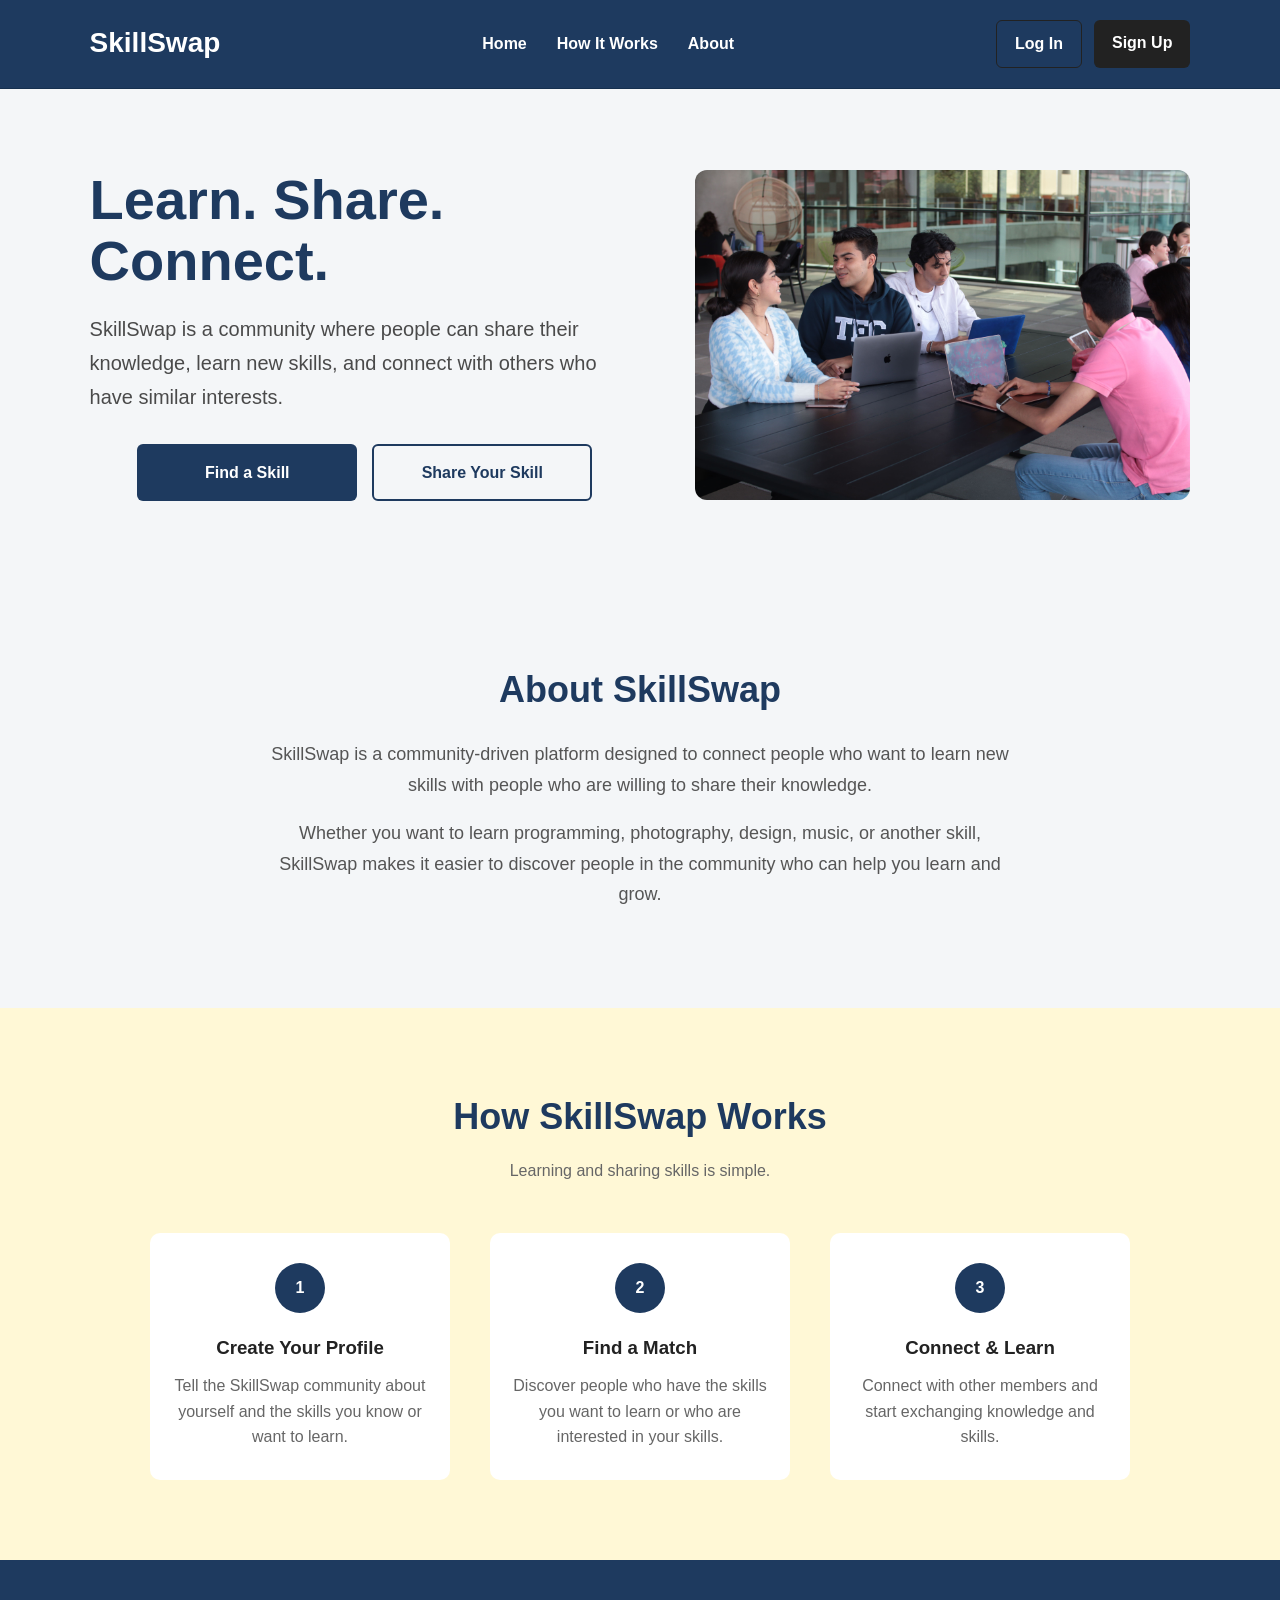
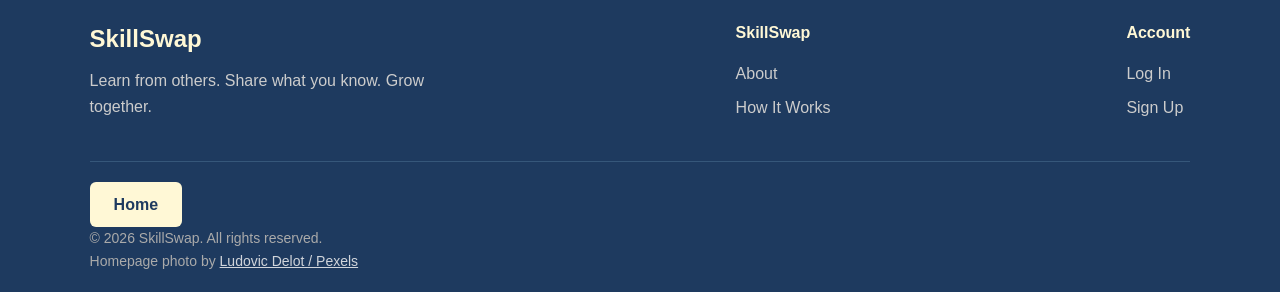
==== connections.html @ 2ba31250 "Complete SkillSwap Phase 3 prototype" ====
<!DOCTYPE html>
<html lang="en">

<head>
    <meta charset="UTF-8">
    <meta name="viewport" content="width=device-width, initial-scale=1.0">

    <title>My Connections | SkillSwap</title>

    <link rel="stylesheet" href="css/style.css">
</head>

<body>

    <main>
        <section class="user-dashboard profile-page">
            <div class="dashboard-content">

                <a href="index.html#user-dashboard" class="back-dashboard-link">
                    ← Back to Dashboard
                </a>

                <h1>My Connections</h1>

                <p>
                    View and manage your SkillSwap connections.
                </p>

                <div id="dashboard-connections" class="dashboard-profile"></div>

            </div>
        </section>
    </main>

    <script src="js/connections.js"></script>

</body>

</html>
---- css/style.css ----
html {
    scroll-behavior: smooth;
}

/* ===============================
General Page Styles 
=============================== */
*{
    margin: 0;
    padding: 0;
    box-sizing: border-box;
}

body{
    font-family: 'Arial', sans-serif;
    line-height: 1.6;
    background-color: #f4f4f4;
    color: #222;
}

a {
    color: inherit;
    text-decoration: none;
}

/* ===============================
Navigation Bar
=============================== */

.navbar {
    display: flex;
    align-items: center;
    justify-content: space-between;
    padding: 20px 7%;
    background-color: #1e3a5f;
    border-bottom: 1px solid #16304f;
}

 a {
    font-size: 28px;
    font-weight: bold;
    color: white;
}

.nav-links {
    display: flex;
    list-style: none;
    gap: 30px;
}

.nav-links a {
    font-size: 16px;
    color: white;
}

.nav-links a:hover {
    text-decoration: underline;
}

.nav-buttons {
    display: flex;
    gap: 12px;
}

.login-button,
.signup-button {
    padding: 10px 18px;
    border: none;
    border-radius: 6px;
    cursor: pointer;
    font-weight: bold;
    font-size: 16px;
    transition: 0.2s;
}

.login-button {
    border: 1px solid #222;
    color: #ffffff;
}

.signup-button {
    background-color: #222;
    color: white;
}

.login-button:hover {
    opacity: 0.8;
}

.signup-button:hover {
    background-color: #d4a72c;
    color: #1e3a5f;
}

#logout-button:hover {
    background-color: #d4a72c;
    color: #1e3a5f;
}

/* ===============================
Hero Section
=============================== */

.hero {
    min-height: 400px;
    display: flex;
    justify-content: space-between;
    align-items: center;
    text-align: left;
    padding: 80px 7%;
    background-color: #f4f6f8;
}

.hero-content {
    width: 50%;
    max-width: 600px;
}

.hero-image {
    width: 45%;
}

.hero-image img {
    width: 100%;
    height: auto;
    display: block;
    border-radius: 12px;
}

.hero h1 {
    font-size: 56px;
    margin-bottom: 20px;
    color: #1e3a5f;
    line-height: 1.1;
}

.hero p {
    font-size: 20px;
    margin-bottom: 30px;
    color: #4a4a4a;
    line-height: 1.7;
}

.hero-buttons {
    display: flex;
    gap: 15px;
    justify-content: center;
}

/* Homepage - Hero Action Buttons */
.hero-buttons a {
    display: inline-flex;
    align-items: center;
    justify-content: center;
    width: 220px;
    min-height: 56px;
    font-size: 16px;
    text-align: center;
    white-space: nowrap;
}

.primary-button,
.secondary-button {
    display: inline-block;
    padding: 14px 26px;
    border-radius: 6px;
    font-weight: bold;
    transition: 0.2s;
}

.primary-button {
    background-color: #1e3a5f;
    color: white;
    font-size: 16px;
}
.secondary-button {
    border: 2px solid #1e3a5f;
    color: #1e3a5f;
}

.primary-button:hover {
    background-color: #d4a72c;
    color: #1e3a5f;
}

.secondary-button:hover {
    opacity: 0.8;
}

/* ===============================
How It Works 
=============================== */

.how-it-works {
    padding: 80px 7%;
    text-align: center;
}

.section-heading {
    max-width: 600px;
    margin: 0 auto 50px;
}

.section-heading h2 {
    font-size: 36px;
    margin-bottom: 12px;
    color: #1e3a5f;
}

.section-heading p {
    color: #666;
}

.steps {
    display: flex;
    justify-content: center;
    gap: 40px;
}

.step {
    max-width: 300px;
    padding: 30px 20px;
    background-color: #ffffff;
    border-radius: 10px;
    transition: 0.2s;
}

.step:hover {
    transform: translateY(-5px);
}

.step-number {
    width: 50px;
    height: 50px;
    display: flex;
    justify-content: center;
    align-items: center;
    margin: 0 auto 20px;
    border-radius: 50%;
    background-color: #1e3a5f;
    color: white;
    font-weight: bold;
}

.step h3 {
    margin-bottom: 10px;
}

.step p {
    color: #666;
}

/* ===============================
Skill Match Section
=============================== */
.skill-match {
    padding: 90px 7%;
    text-align: center;
    background-color: #f4f6f8;
}

.match-content {
    max-width: 650px;
    margin: 0 auto;
    padding: 45px 30px;
    background-color: #ffffff;
    border-radius: 10px;
    transform: translateY(-5px);
}

.match-content h2 {
    font-size: 36px;
    margin-bottom: 15px;
    color: #1e3a5f;
}

.match-content p {
    margin-bottom: 30px;
    color: #555;
}

main {
    flex: 1;
}

/* ===============================
Footer
=============================== */

footer {
    background-color: #1e3a5f;
    color: white;
    padding: 60px 7% 20px;
}

.footer-content {
    display: flex;
    justify-content: space-between;
    gap: 50px;
}

.footer-brand {
    max-width: 350px;
}

.footer-brand h3 {
    font-size: 24px;
    margin-bottom: 10px;
    color: #fff8d6;
}

.footer-brand p {
    color: #cccccc;
}

.footer-links {
    display: flex;
    flex-direction: column;
    gap: 8px;
}

.footer-links h4 {
    margin-bottom: 8px;
    color: #fff8d6;
}

.footer-links a {
    color: #cccccc;
}

.footer-links a {
    color: #cccccc;
    font-size: 16px;
    font-weight: normal;
    line-height: 1.6;
}

.footer-bottom {
    margin-top: 40px;
    padding-top: 20px;
    border-top: 1px solid #36577a;
}    

.footer-bottom p {
    color: #aaaaaa;
    font-size: 14px;
}

/* ===============================
Mobile / Responsive Design
=============================== */

@media (max-width: 768px) {
    
    .navbar {
        flex-direction: column;
        gap: 6px;
        padding: 12px 5%;
    }

    .hero {
    flex-direction: column;
    text-align: center;
    gap: 30px;
    }

    .hero-content,
    .hero-image {
    width: 100%;
    max-width: 100%;
    }

    .login-button,
    .signup-button {
    font-size: 16px;
    padding: 10px 18px;
    }

    .nav-links {
        flex-wrap: wrap;
        justify-content: center;
        column-gap: 20px;
        row-gap: 8px;
    }

    .hero h1 {
        font-size: 40px;
    }
    .hero p {
        font-size: 18px;
    }

    .hero-buttons {
        flex-direction: column;
        align-items: center;
    }

    .hero-buttons a {
        font-size: 16px;
        padding: 12px 20px;
    }
    
    .skills-container{
        grid-template-columns: repeat(2, 1fr);
    }
    
    .steps {
        flex-direction: column;
        align-items: center;
    }

    .footer-content {
        flex-direction: column;
    }

}

body {
    background-color: #fff8d6;
}

/* ===============================
   Skill Search
================================== */

.skill-search {
    display: none;
    max-width: 600px;
    margin: 40px auto 0;
    padding: 30px;
    background-color: #ffffff;
    border-radius: 10px;
}

#search-result {
    margin-top: 20px;
    font-weight: bold;
    color: #1e3a5f;
}

.skill-search h2 {
    margin-bottom: 20px;
    color: #1e3a5f;
    text-align: center;
}

#bio-counter {
    margin-top: -8px;
    margin-bottom: 15px;
    font-size: 13px;
    color: #777777;
    text-align: right;
}

#share-result {
    margin-top: 15px;
    padding: 12px;
    border-radius: 6px;
    font-weight: bold;
    text-align: center;
}

#share-result:empty {
    display: none;
}

#share-result.success {
background-color: #e8f5e9;
color: #2e7d32;
border: 1px solid #a5d6a7;
}

#share-result.error {
    background-color: #fdecea;
    color: #b3261e;
    border: 1px solid #f5c2c0;
}

.share-skill-form input,
.share-skill-form textarea{
    width: 100%;
    padding: 12px;
    margin-bottom: 15px;
    border: 1px solid #cccccc;
    border-radius: 6px;
    font-size: 16px;
    font-family: inherit;
    box-sizing: border-box;
}

#skill-input {
    width: 100%;
    margin-bottom: 15px;
    padding: 12px;
    border: 1px solid #cccccc;
    border-radius: 6px;
    font-size: 16px;
    box-sizing: border-box;
}

#search-button {
    padding: 12px 20px;
    margin-left: 0;
    border: none;
    border-radius: 6px;
    background-color: #1e3a5f;
    color: white;
    font-weight: bold;
    cursor: pointer;
}

#search-button:hover {
    background-color: #d4a72c;
    color: #1e3a5f;
}

#clear-search-button {
    padding: 12px 20px;
    margin-left: 8px;
    border: 2px solid #1e3a5f;
    border-radius: 6px;
    background-color: #ffffff;
    color: #1e3a5f;
    font-weight: bold;
    cursor: pointer;
}

#clear-search-button:hover {
    background-color: #f4f6f8;
}

.skill-card {
    margin: 10px;
    padding: 12px;
    background-color: #f4f6f8;
    border: 1px solid #dddddd;
    border-radius: 6px;
    font-weight: bold;
    color: #1e3a5f;
}

.skill-card:hover {
    transform: translateY(-3px);
    cursor: pointer;
}

#match-result {
    margin-top: 25px;
    padding: 20px;
    background-color: #fff8d6;
    border: 1px solid #e6d98c;
    border-radius: 8px;
    color: #1e3a5f;
    font-weight: bold;
}

.member-card {
    margin-top: 12px;
    padding: 15px;
    background-color: #ffffff;
    border: 1px solid #dddddd;
    border-radius: 6px;
    color: #1e3a5f;
    font-weight: bold;
}

.member-card:hover {
    transform: translateY(-3px);
    cursor: pointer;
}

#profile-result {
    margin-top: 25px;
    padding: 20px;
    background-color: #ffffff;
    border: 1px solid #dddddd;
    border-radius: 10px;
    color: #1e3a5f;
    box-shadow: 0 3px 8px rgba(0, 0, 0, 0.08);
}

#profile-result h3 {
    margin-bottom: 10px;
    font-size: 24px;
}

#profile-result p {
    margin: 8px 0;
    font-weight: normal;
}

.profile-picture {
    width: 70px;
    height: 70px;
    margin-bottom: 15px;
    display: flex;
    align-items: center;
    justify-content: center;
    background-color: #f4f6f8;
    border: 2px solid #1e3a5f;
    border-radius: 50%;
    font-size: 35px;
}

.profile-bio {
    margin: 15px 0;
    padding: 12px;
    background-color: #f4f6f8;
    border-left: 4px solid #1e3a5f;
    border-radius: 6px;
    color: #555555;
    font-style: italic;
    line-height: 1.5;
}

#profile-result .profile-skill {
    margin: 5px 0 15px;
    color: #1e3a5f;
    font-weight: bold;
    font-size: 18px;
}

#profile-result .profile-help {
    margin-top: 15px;
    padding-top: 12px;
    border-top: 1px solid #dddddd;
    color: #555555;
}

.connect-button {
    margin-top: 15px;
    padding: 12px 24px;
    border: none;
    border-radius: 6px;
    background-color: #1e3a5f;
    color: #ffffff;
    font-size: 16px;
    font-weight: bold;
    cursor: pointer;
    transition: 0.2s;
}

.connect-button:not(:disabled):hover {
    background-color: #d4a72c;
    color: #1e3a5f;
}

.share-skill-form {
    display: none;
    max-width: 600px;
    margin: 40px auto 0;
    padding: 30px;
    background-color: #ffffff;
    border-radius: 10px;
    box-sizing: border-box;
}

.share-skill-form h2 {
    margin-bottom: 20px;
    color: #1e3a5f;
    text-align: center;
}

#match-result:empty{
    display: none;
}

#profile-result:empty {
    display: none;
}

#submit-skill-button {
    padding: 12px 24px;
    border: none;
    border-radius: 6px;
    background-color: #1e3a5f;
    color: #ffffff;
    font-size: 16px;
    font-weight: bold;
    cursor: pointer;
    transition: 0.2s;
}

#submit-skill-button:hover {
    background-color: #d4a72c;
    color: #1e3a5f;
}

/* ===============================
   Browse Skills Section
================================== */

.browse-skills {
    padding: 70px 7%;
    background-color: #fff8d6;
    text-align: center;
}

.browse-skills h2 {
    margin-bottom: 15px;
    font-size: 36px;
    color: #1e3a5f;
}

.browse-skills > p {
    margin-bottom: 35px;
    font-size: 18px;
    color: #555555;
}

.skills-container {
    max-width: 900px;
    margin: 0 auto;
    display: grid;
    grid-template-columns: repeat(4,1fr);
    gap: 20px;
}

/* Browse Skills - Individual Skill Cards */
.browse-skill-card {
    display: flex;
    align-items: center;
    justify-content: center;
    min-height: 90px;
    padding: 15px;
    background-color: #ffffff;
    border: 1px solid #e6d98c;
    border-radius: 10px;
    color: #1e3a5f;
    font-weight: bold;
    font-size: 17px;
    text-align: center;
    transition: 0.2s;
}

.browse-skill-card:hover {
    transform: translateY(-4px);
    cursor: pointer;
}

@media (max-width: 768px) {
    .skills-container{
        grid-template-columns: repeat(2, 1fr);
    }
}

/* ===============================
   About Section
================================== */

.about {
    padding: 80px 7%;
    background-color: #f4f6f8;
    text-align: center;
}

.about-content {
    max-width: 750px;
    margin: 0 auto;
}

.about-content h2 {
    margin-bottom: 20px;
    font-size: 36px;
    color: #1e3a5f;
}

.about-content p {
    margin-bottom: 18px;
    font-size: 18px;
    line-height: 1.7;
    color: #555555;
}

/* ===============================
   Sign Up Section
================================== */

.signup-section {
    display: none;
    padding: 80px 7%;
    background-color: #f4f6f8;
}

.signup-form {
    max-width: 500px;
    margin: 0 auto;
    padding: 35px;
    background-color: #ffffff;
    border-radius: 10px;
    text-align: center;
}

.signup-form h2 {
    margin-bottom: 10px;
    font-size: 32px;
    color: #1e3a5f;
}

.signup-form p {
    margin-bottom: 25px;
    color: #555555;
}

.signup-form input {
    width: 100%;
    padding: 12px;
    margin-bottom: 15px;
    border: 1px solid #cccccc;
    border-radius: 6px;
    font-size: 16px;
    box-sizing: border-box;
}

#create-account-button {
    padding: 12px;
    border: none;
    border-radius: 6px;
    background-color: #1e3a5f;
    color: #ffffff;
    font-size: 16px;
    font-weight: bold;
    cursor: pointer;
}

#create-account-button:hover {
    background-color: #d4a72c;
    color: #1e3a5f;
}

#go-to-login-button {
    margin-top: 15px;
    padding: 12px 24px;
    background-color: #1e3a5f;
    color: #ffffff;
    border: none;
    border-radius: 6px;
    font-size: 16px;
    font-weight: bold;
    cursor: pointer;
}

#go-to-login-button:hover {
    background-color: #d4a72c;
    color: #1e3a5f;
}

#go-to-login-button[hidden] {
    display: none;
}

#signup-result {
    margin-top: 15px;
    padding: 12px;
    border-radius: 6px;
    font-weight: bold;
}

#signup-result:empty {
    display: none;
}

#signup-result.success {
    background-color: #e8f5e9;
    color: #2e7d32;
    border: 1px solid #a5d6a7;
}

#signup-result.error {
    background-color: #fdecea;
    color: #b3261e;
    border: 1px solid #f5c2c0
}

/* ===============================
   Log In Section
================================== */

.login-section {
    display: none;
    padding: 80px 7%;
    background-color: #f4f6f8;
}

.login-form {
    max-width: 500px;
    margin: 0 auto;
    padding: 35px;
    background-color: #ffffff;
    border-radius: 10px;
    text-align: center;
}

.login-form h2 {
    margin-bottom: 10px;
    font-size: 32px;
    color: #1e3a5f;

}

.login-form p {
    margin-bottom: 25px;
    color: #555555;
}

.login-form input {
    width: 100%;
    padding: 12px;
    margin-bottom: 15px;
    border: 1px solid #cccccc;
    border-radius: 6px;
    font-size: 16px;
    box-sizing: border-box;
}

#login-submit-button {
    padding: 12px 24px;
    border: none;
    border-radius: 6px;
    background-color: #1e3a5f;
    color: #ffffff;
    font-size: 16px;
    font-weight: bold;
    cursor: pointer;
}

#login-submit-button:hover {
    background-color: #d4a72c;
    color: #1e3a5f;
}

#login-result {
    margin-top: 15px;
    padding: 12px;
    border-radius: 6px;
    font-weight: bold;
}

#login-result:empty {
    display: none;
}

#login-result.success {
    background-color: #e8f5e9;
    color: #2e7d32;
    border: 1px solid #a5d6a7;
}

#login-result.error {
    background-color: #fdecea;
    color: #b3261e;
    border: 1px solid #f5c2c0;
}

/* ===============================
   User Dashboard
================================== */

.user-dashboard {
    display: none;
    padding: 80px 7%;
    background-color: #fff8d6;
}

.dashboard-content {
    max-width: 900px;
    margin: 0 auto;
    text-align: center;
}

.dashboard-content h2 {
    margin-bottom: 15px;
    font-size: 36px;
    color: #1e3a5f;
}

.dashboard-content > p {
    margin-bottom: 30px;
    font-size: 18px;
    color: #555555;
}

.dashboard-cards {
    display: grid;
    grid-template-columns: repeat(2, 1fr);
    gap: 20px;
}

.dashboard-card {
    padding: 25px;
    background-color: #ffffff;
    border: 1px solid #e6d98c;
    border-radius: 10px;
    text-align: left;
    cursor: pointer;
}
.dashboard-card h3 {
    margin-bottom: 10px;
    font-size: 24px;
    color: #1e3a5f;
}

.dashboard-card:hover h3 {
    text-decoration: underline;
}

.dashboard-card p {
    margin: 0;
    color: #555555;
    line-height: 1.6;
}

.dashboard-profile {
    margin-top: 25px;
    padding: 25px;
    background-color: #ffffff;
    border: 1px solid #e6d98c;
    border-radius: 10px;
    text-align: left;
}

.dashboard-profile:empty {
    display: none;
}

.dashboard-profile h3 {
    margin-bottom: 15px;
    font-size: 24px;
    color: #1e3a5f;
}

.dashboard-profile p {
    margin-bottom: 10px;
    color: #555555;
    line-height: 1.6;
}

#edit-profile-button,
#edit-skills-button {
    margin-top: 10px;
    padding: 12px 20px;
    border: none;
    border-radius: 6px;
    background-color: #1e3a5f;
    color: #ffffff;
    font-size: 15px;
    font-weight: bold;
    cursor: pointer;
    transition: 0.2s;
}

#edit-skills-button:hover {
    background-color: #d4a72c;
    color: #1e3a5f;
}

#edit-profile-button:hover {
    background-color: #d4a72c;
    color: #1e3a5f;
}

.dashboard-profile input,
.dashboard-profile textarea {
    width: 100%;
    padding: 12px;
    margin-bottom: 15px;
    border: 1px solid #cccccc;
    border-radius: 6px;
    font-size: 16px;
    font-family: inherit;
    box-sizing: border-box;
}

.dashboard-profile textarea {
    min-height: 100px;
    resize: vertical;
}

#save-profile-button,
#save-skills-button {
    padding: 12px 20px;
    border: none;
    border-radius: 6px;
    background-color: #1e3a5f;
    color: #ffffff;
    font-size: 15px;
    font-weight: bold;
    cursor: pointer;
    transition: 0.2s;
}

#save-skills-button:hover {
    background-color: #d4a72c;
    color: #1e3a5f;
}

#save-profile-button:hover {
    background-color: #d4a72c;
    color: #1e3a5f;
}

/* Disabled Connect Button */
.connect-button:disabled {
    background-color: #cccccc;
    color: #555555;
    cursor: not-allowed;
    opacity: 0.7;
}

/* My Connections - Accept Button */
.accept-connection-button {
    background-color: #1e3a5f;
    color: white;
    border: none;
    padding: 10px 18px;
    border-radius: 6px;
    cursor: pointer;
    font-weight: bold;
    margin: 5px;
}

.accept-connection-button:not(:disabled):hover {
    background-color: #d4a72c;
    color: #1e3a5f;
}

/* My Connections - Decline Button */
.decline-connection-button {
    background-color: white;
    color: #1e3a5f;
    border: 2px solid #1e3a5f;
    padding: 8px 16px;
    border-radius: 6px;
    cursor: pointer;
    font-weight: bold;
    margin: 5px;
}

.decline-connection-button:not(:disabled):hover {
    background-color: #b3261e;
    color: #ffffff;
}

/* SkillSwap Notification Messages */
#notifications-list p {
    background-color: #fff8d6;
    color: #1e3a5f;
    padding: 15px 20px;
    border-left: 4px solid #1e3a5f;
    border-radius: 6px;
    font-weight: 600;
    margin-top: 15px;
}

/* Clickable notifications */
.clickable-notification {
    cursor: pointer;
}

.clickable-notification:hover {
    text-decoration: underline;
}

/* Notification action button */
.notification-action {
    display: block;
    background: none;
    border: none;
    padding: 0;
    margin-top: 8px;
    color: #1e3a5f;
    font-size: 14px;
    font-weight: 600;
    text-decoration: underline;
    cursor: pointer;
    text-align: left;
}

/* Show hand cursor over clickable notifications */
#notifications-list .clickable-notification,
#notifications-list .clickable-notification * {
    cursor: pointer;
}

/* =====================================
   Footer Home Button
===================================== */

.footer-bottom a {
    display: inline-block;
    background-color: #fff8d6;
    color: #1e3a5f;
    padding: 10px 24px;
    border-radius: 6px;
    text-decoration: none;
    font-weight: 600;
    font-size: 16px;
    transition: background-color 0.3s ease;
}

.footer-bottom a:hover {
    background-color: #ffffff;
    color: #1e3a5f;
    text-decoration: underline;
    cursor: pointer;
}

/* =====================================
   Dashboard Notification Counter
===================================== */

.notification-count {
    display: inline-block;
    background-color: #1e3a5f;
    color: #ffffff;
    font-size: 13px;
    font-weight: 700;
    padding: 4px 9px;
    border-radius: 50px;
    margin-left: 8px;
    vertical-align: middle;
}

.notification-count[hidden] {
    display: none;
}
/* ===============================
   Dashboard Quick Action Buttons
   =============================== */

.dashboard-actions {
    background-color: #ffffff;
    border: 1px solid #e6d98c;
    padding: 30px;
    margin: 30px auto 0;
    border-radius: 12px;
    text-align: center;
    max-width: 1000px;
}

.dashboard-actions h3 {
    color: #1e3a5f;
    font-size: 24px;
    margin-bottom: 12px;
}

.dashboard-actions p {
    color: #444;
    font-size: 16px;
    line-height: 1.6;
}
.dashboard-action-buttons {
    display: flex;
    justify-content: center;
    gap: 20px;
    margin-top: 25px;
}

.dashboard-action-buttons button {
    background-color: #1e3a5f;
    color: white;
    border: 2px solid #1e3a5f;
    padding: 14px 28px;
    border-radius: 8px;
    font-size: 16px;
    font-weight: 600;
    cursor: pointer;
    transition: all 0.3s ease;
}

.dashboard-action-buttons button:hover {
    background-color: #d4a72c;
    border-color: #d4a72c;
    color: #1e3a5f;
}

/* ===============================
   Dashboard Mobile Layout
   =============================== */

@media (max-width: 768px) {
    .dashboard-cards {
        grid-template-columns: 1fr;
    }

    .dashboard-action-buttons {
        flex-direction: column;
        align-items: center;
    }
}
/* Share Your Skill - Clear Button */
#clear-share-skill-button {
    background-color: white;
    color: #1e3a5f;
    border: 1px solid #e6d98c;
    padding: 10px 20px;
    border-radius: 6px;
    font-size: 16px;
    font-weight: 600;
    cursor: pointer;
    transition: background-color 0.3s ease;
}

#clear-share-skill-button:hover {
    background-color: #fff8d6;
}

.photo-credit a {
    display: inline;
    font-size: 14px;
    font-weight: normal;
    padding: 0;
    margin: 0;
    background: none;
    border: none;
    border-radius: 0;
    color: #d1d5db;
    text-decoration: underline;
}

/* ===============================
   Dedicated Profile Page
================================= */

.profile-page {
    display: block;
    min-height: 70vh;
}

/* =====================================
   Profile Page - Back to Dashboard
===================================== */

.back-dashboard-link {
    display: inline-block;
    padding: 10px 18px;
    margin-bottom: 20px;
    background-color: #1e3a5f;
    color: #ffffff;
    text-decoration: none;
    font-weight: 600;
    border-radius: 6px;
    transition: background-color 0.3s ease;
    font-size: 16px;
}

.back-dashboard-link:hover {
    background-color: #d4a72c;
    color: #1e3a5f;
}

/* =====================================
   Profile and Skills Completion Notices
===================================== */

.dashboard-profile .profile-notice,
.dashboard-profile .skills-notice {
    color: #b42318;
    font-size: 16px;
    font-weight: 600;
    margin-bottom: 20px;
}

/* My Connections - Request Action Buttons */
.connection-accept-btn,
.connection-decline-btn {
    padding: 10px 18px;
    margin: 8px 6px;
    border: none;
    border-radius: 6px;
    font-size: 14px;
    font-weight: 600;
    cursor: pointer;
    transition: background-color 0.2s ease;
}

/* Accept Button */
.connection-accept-btn {
    background-color: #203b61;
    color: white;
}

.connection-accept-btn:hover {
    background-color: #d4a72c;
    color: #1e3a5f;
}

/* Decline Button */
.connection-decline-btn {
    background-color: #f1f1f1;
    color: #203b61;
    border: 1px solid #203b61;
}

.connection-decline-btn:hover {
    background-color: #c62828;
    color: #ffffff;
}

/* ===============================
   Tablet Navigation Layout
================================= */

@media (min-width: 769px) and (max-width: 1100px) {
    .navbar {
        flex-direction: column;
        gap: 12px;
        padding: 20px 5%;
    }

    .nav-links {
        flex-wrap: wrap;
        justify-content: center;
        gap: 15px 25px;
    }

    .nav-buttons .login-button,
    .nav-buttons .signup-button {
        font-size: 16px;
        padding: 10px 18px;
    }
}

/* My Profile - Teaching Skills Text Color */
#dashboard-profile > div {
    color: #555;
}

/* My Skills - Teaching Skills Text Color */
#dashboard-skills > div {
    color: #555;
}

/* ===============================
   My Skills - Remove Buttons
================================= */

.remove-skill-button {
    margin-left: 12px;
    padding: 6px 12px;
    background-color: #ffffff;
    color: #b42318;
    border: 1px solid #b42318;
    border-radius: 6px;
    font-size: 14px;
    font-weight: 600;
    cursor: pointer;
    transition: 0.2s;
}

.remove-skill-button:hover {
    background-color: #b42318;
    color: #ffffff;
}

.remove-skill-button:disabled {
    opacity: 0.4;
    cursor: not-allowed;
}
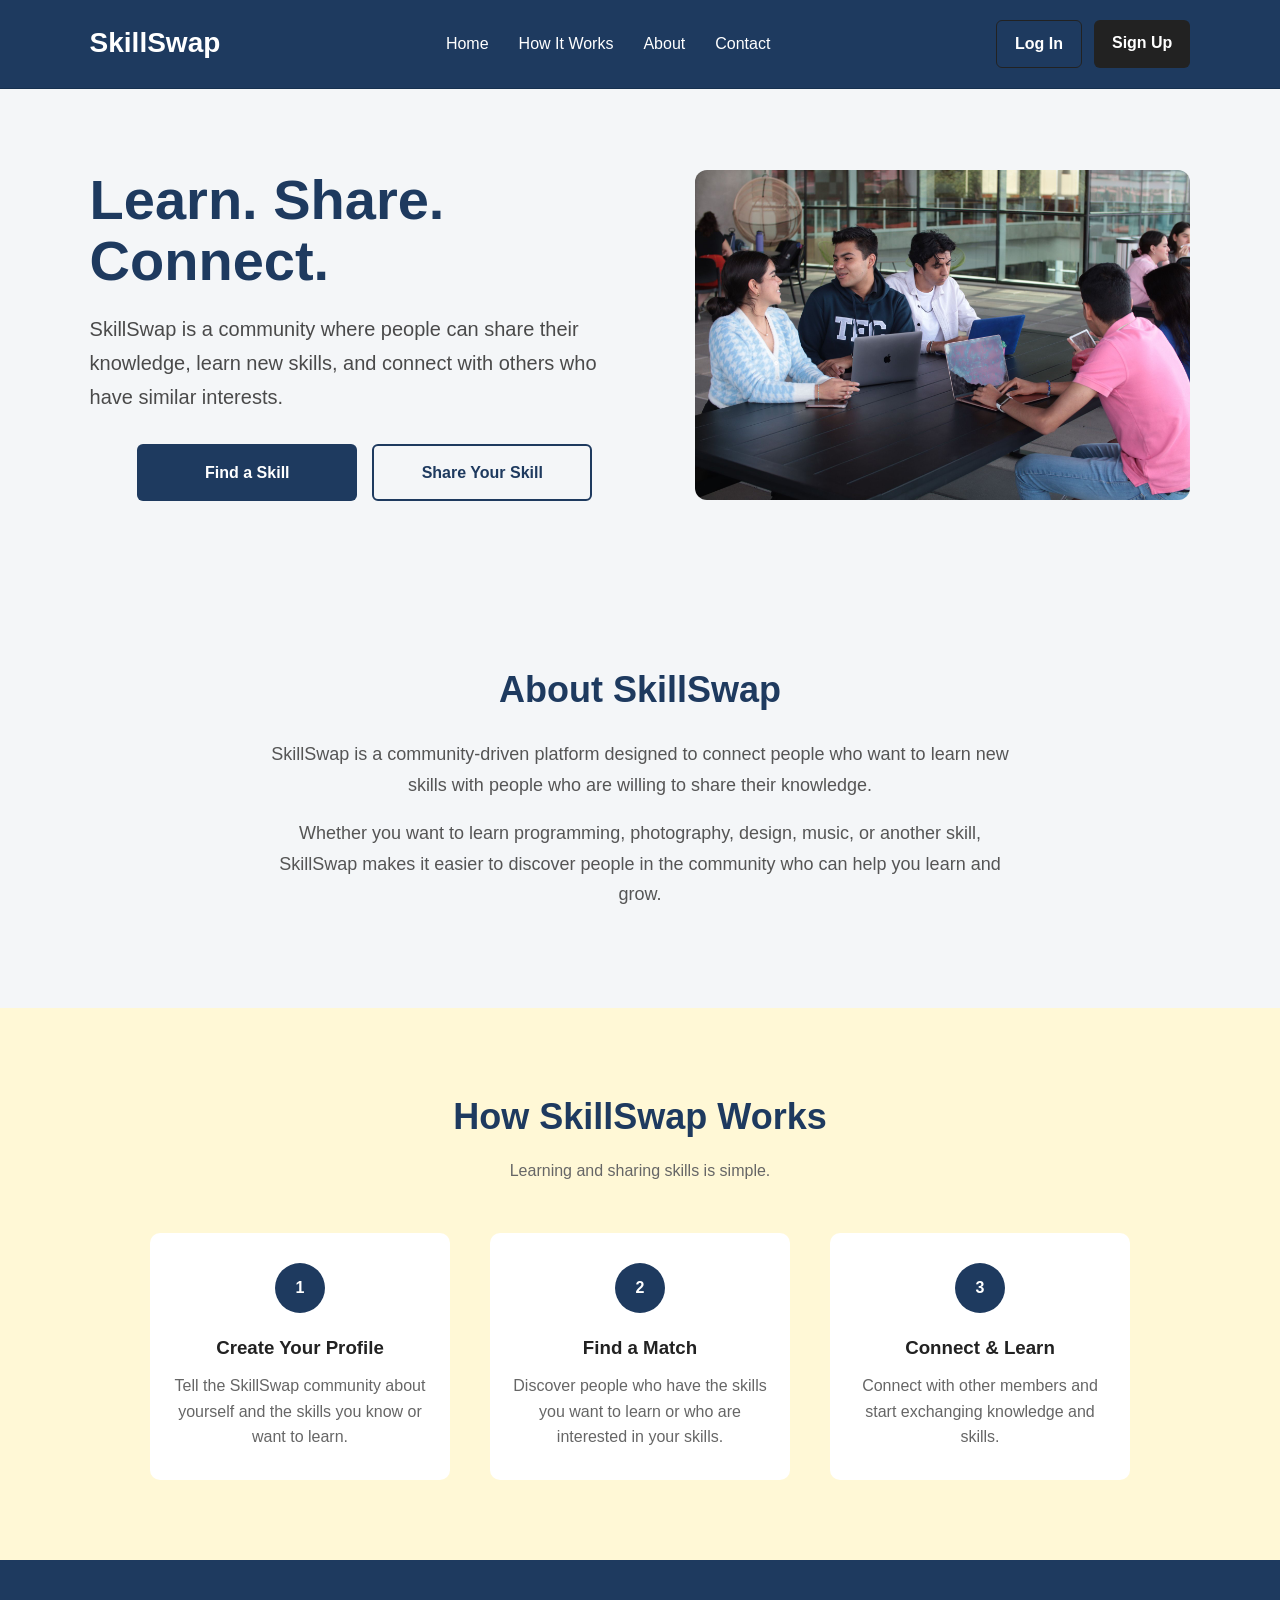
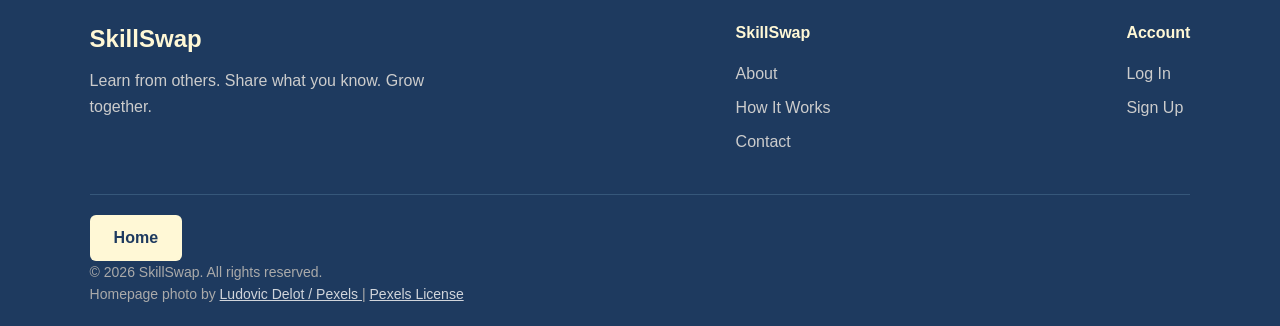
==== commit edef0b4b: "Complete SkillSwap Phase 4 final project" ====
--- a/connections.html
+++ b/connections.html
@@ -8,6 +8,10 @@
     <title>My Connections | SkillSwap</title>
 
     <link rel="stylesheet" href="css/style.css">
+    
+    <!-- SkillSwap browser tab icon -->
+    <link rel="icon" type="image/svg+xml" href="images/favicon.svg">
+
 </head>
 
 <body>
--- a/css/style.css
+++ b/css/style.css
@@ -11,10 +11,10 @@
     box-sizing: border-box;
 }
 
-body{
+body {
     font-family: 'Arial', sans-serif;
     line-height: 1.6;
-    background-color: #f4f4f4;
+    background-color: #fff8d6;
     color: #222;
 }
 
@@ -36,7 +36,7 @@
     border-bottom: 1px solid #16304f;
 }
 
- a {
+ #navbar-user-name {
     font-size: 28px;
     font-weight: bold;
     color: white;
@@ -95,6 +95,31 @@
 #logout-button:hover {
     background-color: #d4a72c;
     color: #1e3a5f;
+}
+
+/* Navigation Notification Bell */
+#notification-bell {
+    position: relative;
+    background: transparent;
+    border: none;
+    color: white;
+    font-size: 24px;
+    padding: 8px 12px;
+    cursor: pointer;
+    border-radius: 8px;
+}
+
+#notification-bell:hover {
+    background-color: rgba(255, 255, 255, 0.15);
+}
+
+#notification-bell:focus-visible {
+    outline: 3px solid #d4af37;
+    outline-offset: 3px;
+}
+
+#notification-bell[hidden] {
+    display: none;
 }
 
 /* ===============================
@@ -326,10 +351,6 @@
 
 .footer-links a {
     color: #cccccc;
-}
-
-.footer-links a {
-    color: #cccccc;
     font-size: 16px;
     font-weight: normal;
     line-height: 1.6;
@@ -379,7 +400,7 @@
     .nav-links {
         flex-wrap: wrap;
         justify-content: center;
-        column-gap: 20px;
+        column-gap: 12px;
         row-gap: 8px;
     }
 
@@ -398,10 +419,6 @@
     .hero-buttons a {
         font-size: 16px;
         padding: 12px 20px;
-    }
-    
-    .skills-container{
-        grid-template-columns: repeat(2, 1fr);
     }
     
     .steps {
@@ -413,10 +430,6 @@
         flex-direction: column;
     }
 
-}
-
-body {
-    background-color: #fff8d6;
 }
 
 /* ===============================
@@ -712,7 +725,7 @@
     max-width: 900px;
     margin: 0 auto;
     display: grid;
-    grid-template-columns: repeat(4,1fr);
+    grid-template-columns: repeat(3, minmax(0, 1fr));
     gap: 20px;
 }
 
@@ -731,6 +744,7 @@
     font-size: 17px;
     text-align: center;
     transition: 0.2s;
+    cursor: pointer;
 }
 
 .browse-skill-card:hover {
@@ -869,7 +883,7 @@
 #signup-result.error {
     background-color: #fdecea;
     color: #b3261e;
-    border: 1px solid #f5c2c0
+    border: 1px solid #f5c2c0;
 }
 
 /* ===============================
@@ -1210,15 +1224,21 @@
 ===================================== */
 
 .notification-count {
-    display: inline-block;
-    background-color: #1e3a5f;
+    position: absolute;
+    top: 0;
+    right: 0;
+    display: inline-flex;
+    align-items: center;
+    justify-content: center;
+    min-width: 20px;
+    height: 20px;
+    padding: 2px 5px;
+    background-color: #b42318;
     color: #ffffff;
-    font-size: 13px;
+    border-radius: 50px;
+    font-size: 12px;
     font-weight: 700;
-    padding: 4px 9px;
-    border-radius: 50px;
-    margin-left: 8px;
-    vertical-align: middle;
+    line-height: 1;
 }
 
 .notification-count[hidden] {
@@ -1456,4 +1476,327 @@
 .remove-skill-button:disabled {
     opacity: 0.4;
     cursor: not-allowed;
+}
+
+/* Small Mobile Screens */
+@media (max-width: 480px) {
+    .skills-container {
+        grid-template-columns: minmax(0, 1fr);
+    }
+}
+
+/* My Connections - Message Button */
+.message-connection-button {
+    background-color: #1e3a5f;
+    color: #ffffff;
+    border: none;
+    border-radius: 6px;
+    padding: 10px 18px;
+    font-size: 14px;
+    font-weight: 600;
+    cursor: pointer;
+    transition: background-color 0.2s ease;
+}
+
+.message-connection-button:hover {
+    background-color: #d4a72c;
+    color: #1e3a5f;
+}
+
+.message-connection-button:focus-visible {
+    outline: 3px solid #d4af37;
+    outline-offset: 3px;
+}
+
+/* Messages Page - Send Message Button */
+#send-message-button {
+    background-color: #1e3a5f;
+    color: #ffffff;
+    border: none;
+    border-radius: 6px;
+    padding: 12px 24px;
+    font-size: 16px;
+    font-weight: 600;
+    cursor: pointer;
+    transition: background-color 0.2s ease;
+}
+
+#send-message-button:hover {
+    background-color: #d4a72c;
+    color: #1e3a5f;
+}
+
+#send-message-button:focus-visible {
+    outline: 3px solid #d4af37;
+    outline-offset: 3px;
+}
+
+#send-message-button:disabled {
+    background-color: #cccccc;
+    color: #555555;
+    cursor: not-allowed;
+}
+
+/* =====================================
+   Mutual Skill Match Indicator
+   ===================================== */
+
+.mutual-match-badge {
+    display: block;
+    width: fit-content;
+    margin: 8px auto 0;
+    padding: 5px 10px;
+    background-color: #e8f5e9;
+    color: #1b5e20;
+    border: 1px solid #a5d6a7;
+    border-radius: 6px;
+    font-size: 0.8rem;
+    font-weight: 600;
+    text-align: center;
+}
+
+/* =====================================
+   Browse Skills Search and Pagination
+   ===================================== */
+
+.browse-skills-search {
+    display: flex;
+    flex-direction: column;
+    gap: 10px;
+    max-width: 600px;
+    margin: 0 auto 15px;
+}
+
+.browse-skills-search label {
+    color: #1d3659;
+    font-size: 1rem;
+    font-weight: 600;
+    text-align: left;
+}
+
+#browse-skills-search {
+    width: 100%;
+    box-sizing: border-box;
+    padding: 14px 16px;
+    border: 1px solid #cccccc;
+    border-radius: 8px;
+    background-color: #ffffff;
+    font-family: inherit;
+    font-size: 1rem;
+}
+
+#browse-skills-search:focus {
+    outline: 2px solid #1d3659;
+    outline-offset: 2px;
+}
+
+/* Browse Skills Pagination */
+
+.skills-pagination {
+    display: flex;
+    justify-content: center;
+    align-items: center;
+    flex-wrap: wrap;
+    gap: 15px;
+    margin-top: 25px;
+}
+
+.skills-pagination button {
+    min-width: 100px;
+    padding: 10px 20px;
+    background-color: #1d3659;
+    color: #ffffff;
+    border: 1px solid #1d3659;
+    border-radius: 8px;
+    font-family: inherit;
+    font-size: 1rem;
+    font-weight: 600;
+    cursor: pointer;
+    transition: background-color 0.2s ease;
+}
+
+.skills-pagination button:hover:not(:disabled) {
+    background-color: #d4af37;
+    border-color: #d4af37;
+    color: #1d3659;
+}
+
+.skills-pagination button:disabled {
+    background-color: #e2e2e2;
+    color: #777777;
+    border-color: #cccccc;
+    cursor: not-allowed;
+}
+
+#skills-page-info {
+    color: #1d3659;
+    font-size: 1rem;
+    font-weight: 600;
+}
+
+/* Browse Skills Result Counter */
+
+#skills-result-count {
+    color: #555555;
+    font-size: 0.95rem;
+    font-weight: 500;
+    text-align: center;
+    margin: 10px 0 25px;
+}
+
+/* Browse Skills Empty Results */
+
+.no-skills-message {
+    grid-column: 1 / -1;
+    width: 100%;
+    padding: 25px 15px;
+    box-sizing: border-box;
+    color: #555555;
+    font-size: 1rem;
+    text-align: center;
+}
+
+/* ===============================
+   Contact Page
+   =============================== */
+
+.contact-section {
+    padding: 60px 20px;
+}
+
+.contact-content {
+    max-width: 700px;
+    margin: 0 auto;
+}
+
+.contact-content h1 {
+    color: #1d3659;
+    font-size: 2rem;
+    text-align: center;
+    margin-bottom: 15px;
+}
+
+.contact-content > p {
+    color: #555555;
+    text-align: center;
+    line-height: 1.6;
+    margin-bottom: 30px;
+}
+
+.contact-form {
+    display: flex;
+    flex-direction: column;
+    background-color: #ffffff;
+    padding: 35px;
+    border-radius: 12px;
+    box-shadow: 0 4px 15px rgba(0, 0, 0, 0.08);
+}
+
+.contact-form label {
+    color: #1d3659;
+    font-size: 1rem;
+    font-weight: 600;
+    margin-bottom: 8px;
+}
+
+.contact-form input,
+.contact-form textarea {
+    width: 100%;
+    padding: 12px 15px;
+    margin-bottom: 20px;
+    border: 1px solid #cccccc;
+    border-radius: 6px;
+    font-family: inherit;
+    font-size: 1rem;
+    box-sizing: border-box;
+    transition: border-color 0.2s ease;
+}
+
+.contact-form input:focus,
+.contact-form textarea:focus {
+    outline: 2px solid #d4af37;
+    outline-offset: 2px;
+    border-color: #1d3659;
+}
+
+.contact-form textarea {
+    resize: vertical;
+    min-height: 140px;
+}
+
+.contact-form button {
+    background-color: #1d3659;
+    color: #ffffff;
+    padding: 14px 20px;
+    border: none;
+    border-radius: 6px;
+    font-size: 1rem;
+    font-weight: 600;
+    cursor: pointer;
+    transition: background-color 0.2s ease,
+                color 0.2s ease;
+}
+
+.contact-form button:hover {
+    background-color: #d4af37;
+    color: #1d3659;
+}
+
+/* Contact Page - Mobile Responsiveness */
+
+@media (max-width: 600px) {
+
+    .contact-section {
+        padding: 40px 15px;
+    }
+
+    .contact-content h1 {
+        font-size: 1.75rem;
+    }
+
+    .contact-form {
+        padding: 20px;
+    }
+
+    .contact-form input,
+    .contact-form textarea {
+        font-size: 1rem;
+    }
+
+}
+
+/* Contact Form Validation Feedback */
+
+#contact-result:not(:empty) {
+    margin-top: 15px;
+    padding: 12px;
+    border-radius: 6px;
+    text-align: center;
+    font-size: 0.95rem;
+    font-weight: 500;
+    line-height: 1.5;
+}
+
+#contact-result.error {
+    color: #b91c1c;
+    background-color: #fef2f2;
+    border: 1px solid #fecaca;
+}
+
+#contact-result.success {
+    color: #166534;
+    background-color: #f0fdf4;
+    border: 1px solid #bbf7d0;
+}
+
+/* Footer Navigation Hover Effect */
+
+.footer-links a {
+    transition: color 0.2s ease;
+}
+
+.footer-links a:hover,
+.footer-links a:focus-visible {
+    color: #d4af37;
+    text-decoration: underline;
 }
